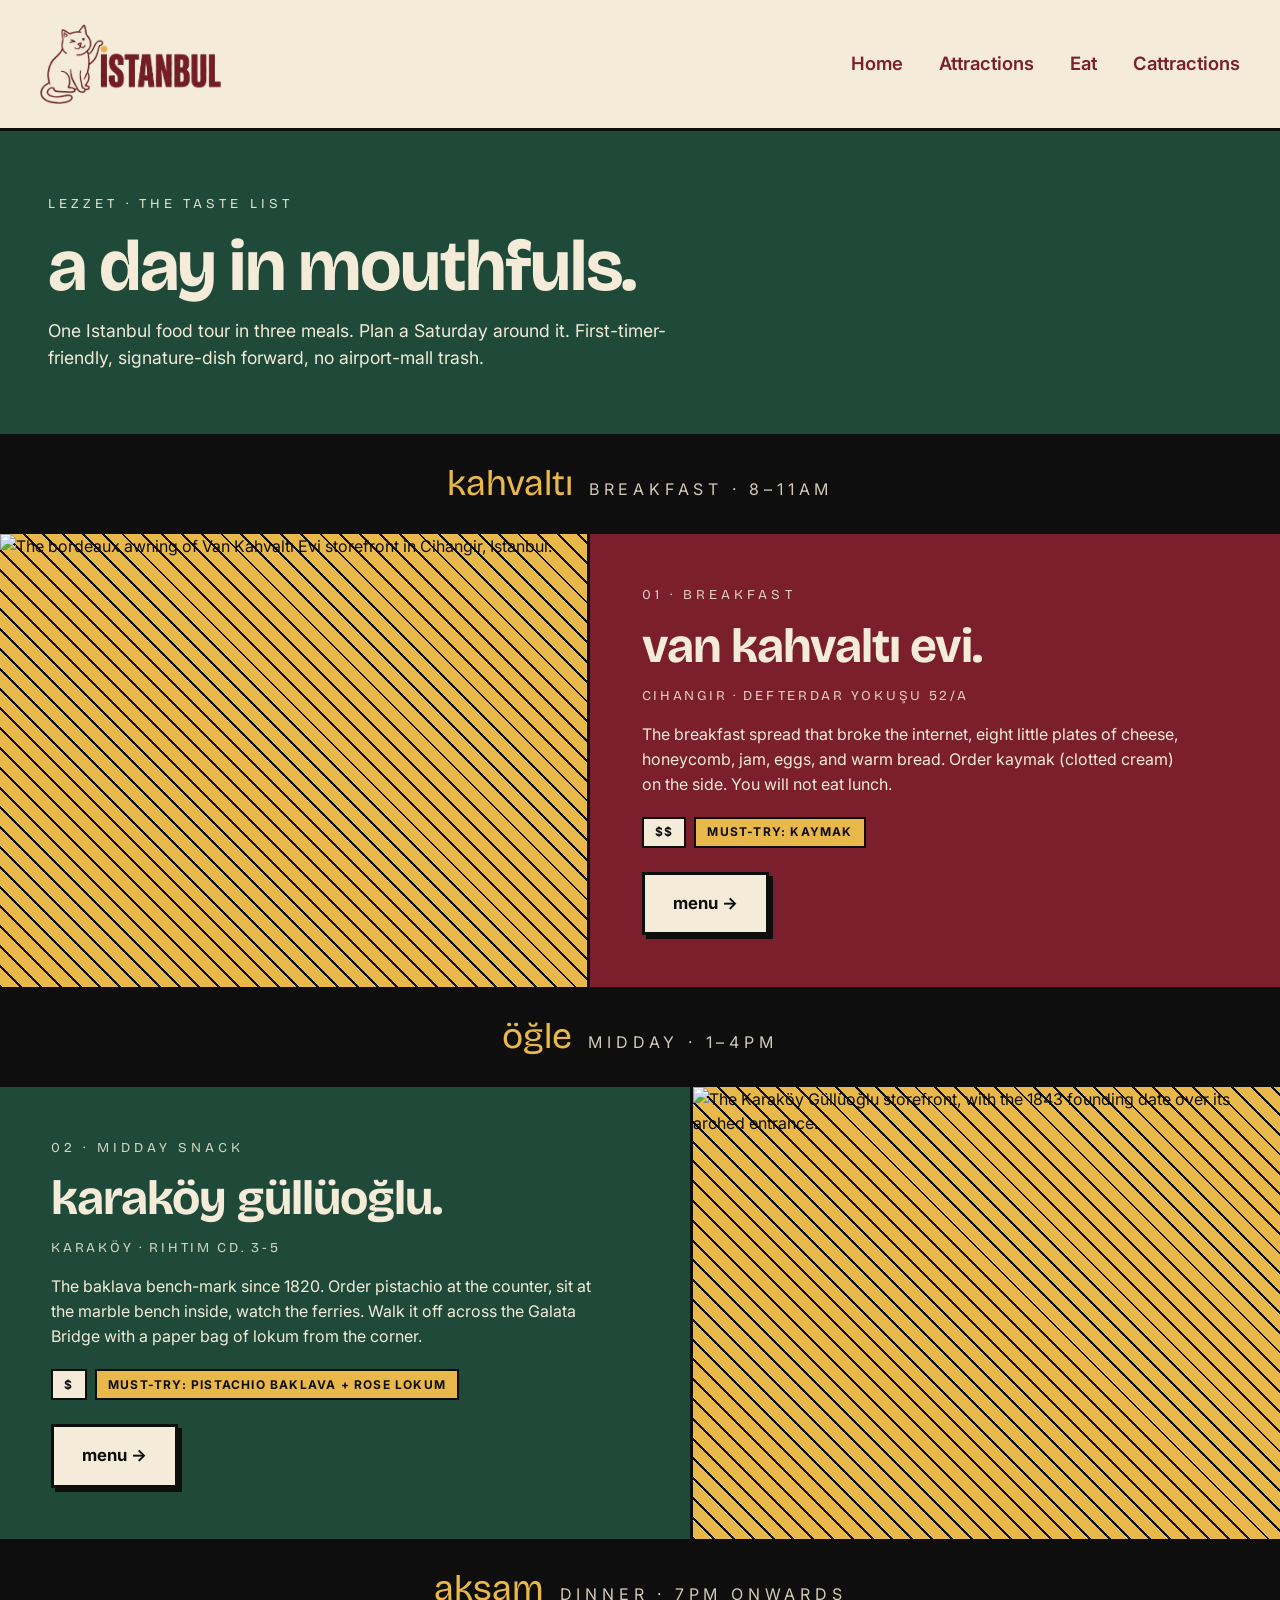
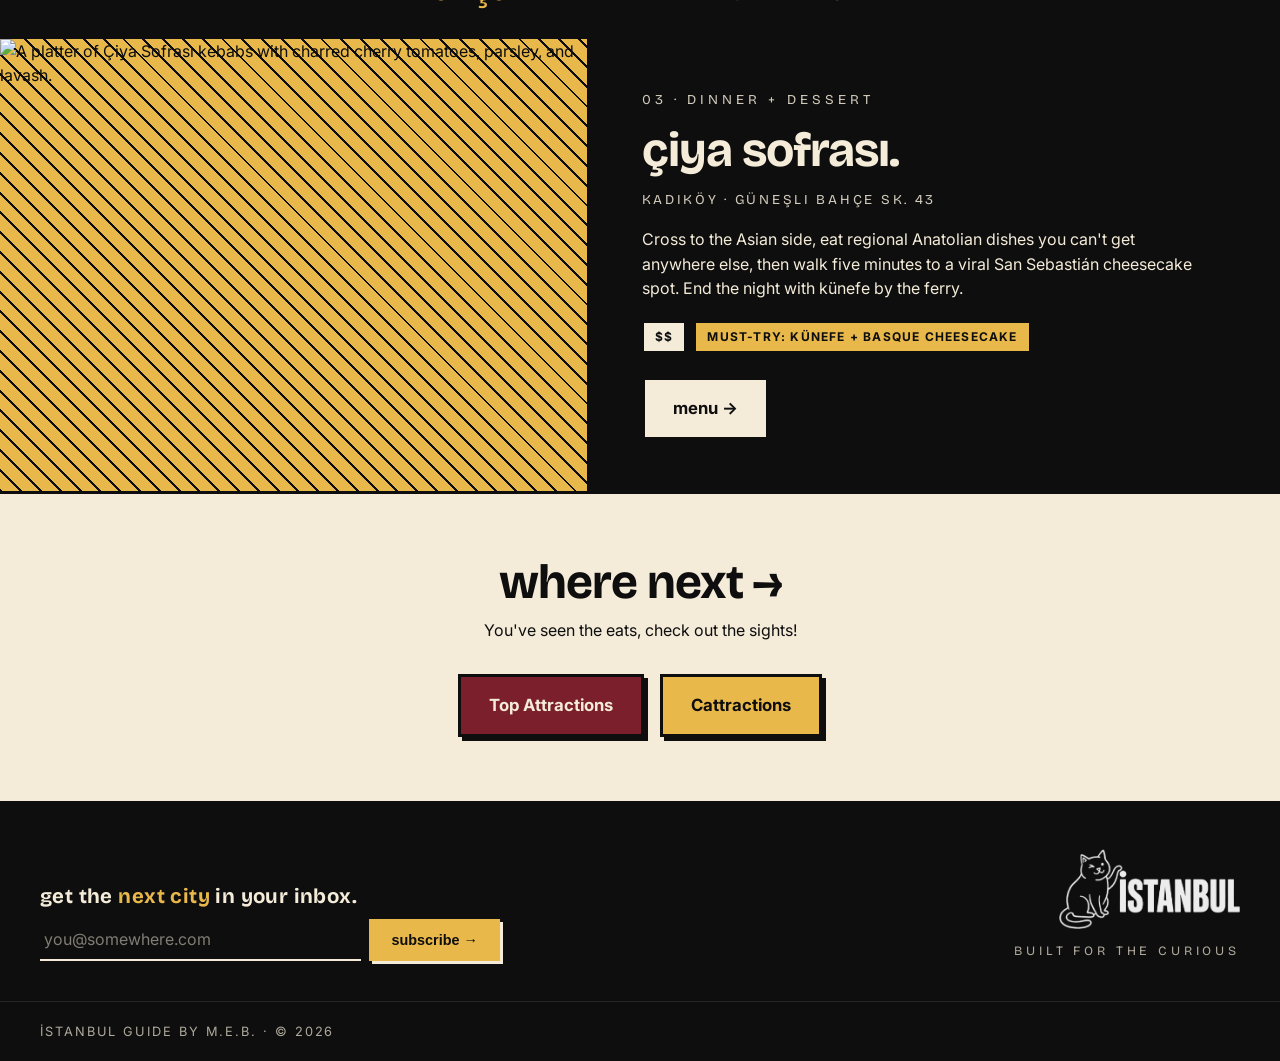
==== eat.html @ 6fe09817 "Finalize Istanbul travel guide for submission Add the four pages (home, attractions, eat, gallery), " ====
<!DOCTYPE html>
<html lang="en">
<head>
  <meta charset="UTF-8">
  <meta name="viewport" content="width=device-width, initial-scale=1.0">
  <title>Eat Guide · İstanbul Guide</title>

  <link rel="preconnect" href="https://fonts.googleapis.com">
  <link rel="preconnect" href="https://fonts.gstatic.com" crossorigin>
  <link href="https://fonts.googleapis.com/css2?family=Bricolage+Grotesque:wght@600;800&family=Inter:wght@400;600;700&display=swap" rel="stylesheet">

  <link rel="stylesheet" href="styles.css">
</head>
<body>

  <!-- ========== SHARED NAV: keep in sync with other pages ========== -->
  <nav class="nav" aria-label="primary">
    <a class="logo" href="index.html" aria-label="Istanbul Guide home">
      <img class="logo-mark" src="assets/logo.png" alt="Istanbul Guide">
    </a>

    <!-- CSS-only mobile menu (checkbox hack, no JS). The off-screen
         checkbox holds open/closed state; the burger <label> toggles
         it; on small screens .nav ul drops down below the bar. -->
    <input type="checkbox" id="nav-toggle" class="nav-toggle">
    <label class="nav-burger" for="nav-toggle" aria-label="Toggle menu">
      <span></span><span></span><span></span>
    </label>

    <ul>
      <li><a href="index.html">Home</a></li>
      <li><a href="attractions.html">Attractions</a></li>
      <li><a href="eat.html">Eat</a></li>
      <li><a href="gallery.html">Cattractions</a></li>
    </ul>
  </nav>

  <main>

    <!-- PAGE INTRO: green banner sets up the food tour. -->
    <section class="page-intro page-intro--green">
      <span class="label">lezzet · the taste list</span>
      <h1>a day in mouthfuls.</h1>
      <p>One Istanbul food tour in three meals. Plan a Saturday around it. First-timer-friendly, signature-dish forward, no airport-mall trash.</p>
    </section>

    <!-- THREE MEALS: each one is a black "kahvaltı / öğle / akşam"
         banner stripe followed by a feature row.
         .meal-feature.eu  = bordeaux text background
         .meal-feature.as  = green text background
         .meal-feature.ink = ink (black) text background
         .flip on the row reverses image/text order. -->

    <!-- 1. BREAKFAST -->
    <div class="meal-stripe">
      <span class="tr">kahvaltı</span>
      <span class="en">breakfast · 8–11am</span>
    </div>
    <section class="meal-feature eu">
      <img class="meal-img" src="assets/restaurants/van_kahvaltievi.png" alt="The bordeaux awning of Van Kahvaltı Evi storefront in Cihangir, Istanbul.">
      <div class="meal-text">
        <span class="num">01 · breakfast</span>
        <h2>van kahvaltı evi.</h2>
        <span class="addr">Cihangir · Defterdar Yokuşu 52/A</span>
        <p>The breakfast spread that broke the internet, eight little plates of cheese, honeycomb, jam, eggs, and warm bread. Order kaymak (clotted cream) on the side. You will not eat lunch.</p>
        <div class="chips">
          <span class="chip">$$</span>
          <span class="chip saffron">must-try: kaymak</span>
        </div>
        <a class="btn btn--cream" href="#">menu →</a>
      </div>
    </section>

    <!-- 2. MIDDAY SNACK -->
    <div class="meal-stripe">
      <span class="tr">öğle</span>
      <span class="en">midday · 1–4pm</span>
    </div>
    <section class="meal-feature as flip">
      <img class="meal-img" src="assets/restaurants/gulluoglu.png" alt="The Karaköy Güllüoğlu storefront, with the 1843 founding date over its arched entrance.">
      <div class="meal-text">
        <span class="num">02 · midday snack</span>
        <h2>karaköy güllüoğlu.</h2>
        <span class="addr">Karaköy · Rıhtım Cd. 3-5</span>
        <p>The baklava bench-mark since 1820. Order pistachio at the counter, sit at the marble bench inside, watch the ferries. Walk it off across the Galata Bridge with a paper bag of lokum from the corner.</p>
        <div class="chips">
          <span class="chip">$</span>
          <span class="chip saffron">must-try: pistachio baklava + rose lokum</span>
        </div>
        <a class="btn btn--cream" href="#">menu →</a>
      </div>
    </section>

    <!-- 3. DINNER -->
    <div class="meal-stripe">
      <span class="tr">akşam</span>
      <span class="en">dinner · 7pm onwards</span>
    </div>
    <section class="meal-feature ink">
      <img class="meal-img" src="assets/restaurants/ciya.png" alt="A platter of Çiya Sofrası kebabs with charred cherry tomatoes, parsley, and lavash.">
      <div class="meal-text">
        <span class="num">03 · dinner + dessert</span>
        <h2>çiya sofrası.</h2>
        <span class="addr">Kadıköy · Güneşli Bahçe Sk. 43</span>
        <p>Cross to the Asian side, eat regional Anatolian dishes you can't get anywhere else, then walk five minutes to a viral San Sebastián cheesecake spot. End the night with künefe by the ferry.</p>
        <div class="chips">
          <span class="chip">$$</span>
          <span class="chip saffron">must-try: künefe + basque cheesecake</span>
        </div>
        <a class="btn btn--cream" href="#">menu →</a>
      </div>
    </section>

    <!-- WHERE NEXT: links to the other pages. -->
    <section class="where-next" aria-label="where next">
      <h2>where next →</h2>
      <p class="lede">You've seen the eats, check out the sights!</p>
      <div class="row">
        <a class="btn" href="attractions.html">Top Attractions</a>
        <a class="btn btn--saffron" href="gallery.html">Cattractions</a>
      </div>
    </section>

  </main>

  <!-- ========== SHARED FOOTER: keep in sync with other pages ========== -->
  <footer class="foot">
    <div class="foot-top">
      <form class="newsletter" aria-label="Newsletter signup"
            onsubmit="event.preventDefault(); this.querySelector('input').value=''; this.querySelector('.newsletter-confirm').hidden=false;">
        <label class="newsletter-label" for="nl-email">get the <span class="accent">next city</span> in your inbox.</label>
        <div class="newsletter-row">
          <input id="nl-email" class="newsletter-input" type="email" required placeholder="you@somewhere.com" autocomplete="email">
          <button class="btn" type="submit">subscribe →</button>
        </div>
        <span class="newsletter-confirm" hidden>thanks. çok güzel.</span>
      </form>
      <div class="foot-brand">
        <img class="foot-logo" src="assets/logo.png" alt="Istanbul Guide">
        <span class="tagline">built for the curious</span>
      </div>
    </div>
    <div class="foot-bottom">
      <span>İstanbul Guide by M.E.B. · © 2026</span>
    </div>
  </footer>

</body>
</html>
---- styles.css ----
/* =============================================================
   İSTANBUL GUIDE: STYLESHEET
   -----------------------------------------------------------
   Layout strategy in one paragraph:
   - The site is built around a "two continents" idea, so the home
     hero is split down the middle (Avrupa / Asya).
   - Most multi-column blocks (features, attractions, meals) use
     CSS Grid or Flexbox with a 50/50 column split that collapses
     to a single column under 768px.
   - Visual style is "neobrutalist": flat colors, hard 3px ink
     borders, hard 4–6px offset shadows (no blur).
   - Color tokens, type, and shadow values all live in :root so
     a color/shadow tweak only happens in one place.

   Read order: tokens → globals → reusable bits (buttons, nav,
   footer) → home page sections → subpage sections → mobile
   media queries → reduced-motion query.
   ============================================================= */


/* =============================================================
   1. DESIGN TOKENS: change colors/shadows once, here.
   `var(--name)` reads them anywhere below.
   ============================================================= */
:root {
  --bordeaux: #7A1F2B;       /* primary, "Turkish flag" red */
  --cream:    #F4EBD9;       /* page bg, light text on dark */
  --ink:      #0E0E0E;       /* near-black for borders + text */
  --saffron:  #E8B84A;       /* accent, hover, highlights */
  --green:    #1F4A3A;       /* secondary, "Asia side" */

  --shadow-sm: 4px 4px 0 var(--ink);   /* small offset shadow */
  --shadow:    6px 6px 0 var(--ink);   /* big offset shadow */
}


/* =============================================================
   2. GLOBAL RESET + DEFAULTS
   ============================================================= */

/* universal selector , kill all default browser margin/padding
   so layout is predictable. box-sizing: border-box means an
   element's `width` includes its padding + border (way easier
   to reason about than the default `content-box`). */
* { box-sizing: border-box; margin: 0; padding: 0; }

body {
  font-family: 'Inter', system-ui, sans-serif;
  background: var(--cream);
  color: var(--ink);
  line-height: 1.5;
}

/* All headings use the display font. line-height: 1 prevents
   tall headings from getting extra vertical space. */
h1, h2, h3 {
  font-family: 'Bricolage Grotesque', 'Anton', Impact, sans-serif;
  line-height: 1;
  letter-spacing: -0.02em;
}

/* Inherit text color on links by default , each section then
   overrides where needed (e.g. .nav a is bordeaux). */
a { color: inherit; }


/* =============================================================
   3. BUTTONS: used everywhere (hero CTA, footer subscribe, etc.)
   .btn is the base; .btn--cream/green/saffron are color variants.
   Hover effect = "lift" the button up-left and grow the shadow.
   ============================================================= */
.btn {
  display: inline-block;
  background: var(--bordeaux);
  color: var(--cream);
  border: 3px solid var(--ink);
  box-shadow: var(--shadow-sm);
  padding: 1rem 1.75rem;
  font-weight: 700;
  font-size: 1.05rem;
  text-decoration: none;
  /* transition only the things that change on hover, for snap */
  transition: transform 0.08s, box-shadow 0.08s, background 0.08s;
}
.btn:hover {
  background: var(--saffron);
  color: var(--ink);
  /* Lift up-left by 2px AND grow the shadow by 2px so the
     bottom-right corner of the shadow stays put. Classic
     neobrutalist "press" feel. */
  transform: translate(-2px, -2px);
  box-shadow: 8px 8px 0 var(--ink);
}
.btn--cream   { background: var(--cream);   color: var(--ink); }
.btn--green   { background: var(--green);   color: var(--cream); }
.btn--saffron { background: var(--saffron); color: var(--ink); }


/* =============================================================
   4. NAV: sticky top bar, logo left, links right.
   Used on every page.
   ============================================================= */
.nav {
  /* sticky = scrolls with page until it hits top: 0, then
     stays pinned. z-index keeps it above scrolling content. */
  position: sticky; top: 0; z-index: 10;

  display: flex;
  justify-content: space-between;   /* logo left, ul right */
  align-items: center;
  padding: 1.5rem 2.5rem;
  background: var(--cream);
  border-bottom: 3px solid var(--ink);
}

/* Logo is an <a> wrapping the <img>. inline-flex so the image
   centers vertically next to (potential) future text. */
.nav .logo {
  display: inline-flex;
  align-items: center;
  text-decoration: none;
  transition: transform 0.2s ease;
}
.nav .logo:hover .logo-mark { transform: rotate(-4deg); }   /* cute tilt */
.nav .logo-mark {
  height: 80px;
  width: auto;             /* preserve aspect ratio */
  display: block;
  transition: transform 0.2s ease;
}

/* Nav link list. flex makes them sit in a row with gap between. */
.nav ul {
  display: flex;
  gap: 2.25rem;
  list-style: none;
  font-size: 1.15rem;
}
.nav a {
  color: var(--bordeaux);
  text-decoration: none;
  font-weight: 600;
}
.nav a:hover { color: var(--ink); }

/* --- CSS-only hamburger (checkbox hack, no JS) ---
   The checkbox is the state store. It's pulled off-screen (not
   display:none) so it stays keyboard-focusable. The burger is
   hidden on desktop and only revealed in the mobile media query
   at the bottom of this file. */
.nav-toggle {
  position: absolute;
  width: 1px; height: 1px;
  opacity: 0;
  pointer-events: none;
}
.nav-burger {
  display: none;                 /* desktop: links show, burger hidden */
  flex-direction: column;
  justify-content: center;
  gap: 5px;
  width: 48px; height: 48px;
  padding: 0 9px;
  border: 3px solid var(--ink);
  background: var(--bordeaux);   /* matches the bordeaux .btn fill */
  box-shadow: var(--shadow-sm);
  cursor: pointer;
}
.nav-burger span {
  display: block;
  height: 3px;
  background: var(--cream);      /* cream lines on bordeaux */
  transition: transform 0.15s ease, opacity 0.15s ease;
}
/* Saffron focus ring (bordeaux ring would disappear into the bg). */
.nav-toggle:focus-visible ~ .nav-burger { outline: 3px solid var(--saffron); outline-offset: 3px; }
/* When open, morph the three bars into an X. 8px = bar gap (5) + bar height (3). */
.nav-toggle:checked ~ .nav-burger span:nth-child(1) { transform: translateY(8px) rotate(45deg); }
.nav-toggle:checked ~ .nav-burger span:nth-child(2) { opacity: 0; }
.nav-toggle:checked ~ .nav-burger span:nth-child(3) { transform: translateY(-8px) rotate(-45deg); }

/* Tablet (769-1023px): 80px logo + 1.5rem padding eats too much
   vertical room on a ~800-tall iPad. Trim the logo to keep the
   nav under ~110px. (Below 768 there's a smaller mobile step.) */
@media (min-width: 769px) and (max-width: 1023px) {
  .nav { padding: 1.25rem 2rem; }
  .nav .logo-mark { height: 64px; }
  .nav ul { gap: 1.5rem; font-size: 1.05rem; }
}


/* =============================================================
   5. PLACEHOLDER (fallback when an <img> isn't ready yet): kept
   for legacy/local use. Live pages all have real <img> tags.
   ============================================================= */
.placeholder {
  background:
    repeating-linear-gradient(45deg, rgba(255,255,255,0.15) 0 2px, transparent 2px 14px),
    rgba(0,0,0,0.2);
  border: 3px solid var(--cream);
  color: var(--cream);
  display: flex; align-items: center; justify-content: center;
  font-family: 'Bricolage Grotesque', sans-serif;
  font-weight: 700; text-transform: uppercase; letter-spacing: 0.15em;
  font-size: 0.85rem;
  text-align: center; padding: 1rem;
}
.placeholder--saffron {
  background:
    repeating-linear-gradient(45deg, var(--ink) 0 2px, transparent 2px 14px),
    var(--saffron);
  border: 3px solid var(--ink);
  color: var(--ink);
}


/* =============================================================
   6. HOME: HERO (split down the middle)
   Two flex children, each 50% wide. A 4px ink line down the
   center is faked with a `::before` pseudo-element on the hero.
   ============================================================= */
.hero {
  display: flex;
  /* Hero fills most of the viewport but caps at 100vh so the
     next section is always reachable. */
  min-height: 85vh;
  max-height: 100vh;
  border-bottom: 3px solid var(--ink);
  position: relative;     /* so ::before can be positioned over it */
  overflow: hidden;       /* clip the bleeding side images */
}

/* The vertical Bosphorus line. ::before is a pseudo-element ,
   a fake child element you create in CSS only. */
.hero::before {
  content: '';
  position: absolute;
  top: 0; bottom: 0;
  left: 50%;
  width: 4px;
  background: var(--ink);
  transform: translateX(-50%);   /* shift left by half its width to truly center */
  z-index: 2;
}

/* Each side. flex: 1 means "share the space equally with siblings". */
.side {
  flex: 1;
  padding: 4rem 3rem 0;
  display: flex; flex-direction: column;
  gap: 2rem;
  position: relative;
}
.side--flip { padding: 0 3rem 4rem; }    /* image-on-top variant */
.side.eu { background: var(--bordeaux); color: var(--cream); }
.side.as { background: var(--green);    color: var(--cream); }

/* Small uppercase tag above the headline. */
.side .label {
  font-family: 'Bricolage Grotesque', sans-serif;
  font-size: 0.85rem; letter-spacing: 0.3em; text-transform: uppercase;
  opacity: 0.85;
}
.side .label--end { align-self: flex-end; }   /* right-side label, end of flex axis */

.side h1 { font-size: clamp(3rem, 6vw, 5rem); }  /* fluid type: between 3rem and 5rem */
.side .h1-right { text-align: right; }

/* Side images: bleed to the side edges by negating padding with
   negative margin. aspect-ratio keeps the image proportional
   regardless of its natural size. */
.side .placeholder,
.side .side-img {
  width: calc(100% + 6rem);     /* 6rem = the 3rem horizontal padding × 2 */
  margin: auto -3rem 0;
  aspect-ratio: 16 / 10;
  height: auto;
  display: block;
  object-fit: cover;            /* fill the box, crop overflow, no distortion */
  border-top: 3px solid var(--ink);
}
.side--flip .placeholder,
.side--flip .side-img {
  margin: 0 -3rem auto;
  border-top: none;
  border-bottom: 3px solid var(--ink);
}
.side--flip h1.h1-right { margin-top: auto; }    /* push headline to bottom of column */


/* =============================================================
   7. HOME: SCROLL CUE
   A small bouncing chevron that fades out once you scroll.
   The fade is toggled in JS: see <script> at bottom of index.html.
   ============================================================= */
.scroll-cue {
  /* fixed = positioned relative to the viewport, not the page,
     so it stays put while you scroll. */
  position: fixed;
  left: 50%;
  /* env(safe-area-inset-bottom) = the iPhone home-bar height
     (0 on most browsers). max() bumps the cue above the iOS
     Safari bottom toolbar so it never hides behind it. */
  bottom: max(1.5rem, env(safe-area-inset-bottom) + 1rem);
  z-index: 3;
  width: 32px; height: 32px;
  display: inline-flex; align-items: center; justify-content: center;
  color: var(--cream);
  opacity: 0.7;
  transform: translateX(-50%);
  animation: cue-bob 1.8s ease-in-out infinite;
  transition: opacity 0.3s ease;
  pointer-events: auto;
}
.scroll-cue:hover { opacity: 1; }
.scroll-cue svg { width: 100%; height: 100%; display: block; }
.scroll-cue.is-hidden { opacity: 0; pointer-events: none; }   /* JS adds this on scroll */

/* Gentle up-and-down bounce. translate(-50%, ...) preserves
   the centering transform from above while animating Y. */
@keyframes cue-bob {
  0%, 100% { transform: translate(-50%, 0); }
  50%      { transform: translate(-50%, 5px); }
}


/* =============================================================
   8. HOME: STRIPE (the "ferry fact" black bar under the hero)
   ============================================================= */
.stripe {
  background: var(--ink); color: var(--cream);
  text-align: center;
  padding: 1.5rem 2rem;
  font-family: 'Bricolage Grotesque', sans-serif;
  font-size: 1.3rem; letter-spacing: 0.05em;
  border-bottom: 3px solid var(--ink);
}
.stripe span { color: var(--saffron); }


/* =============================================================
   9. HOME: FEATURES (the four-tile grid: img | text on row 1,
   text | img on row 2, both rows on the home page)

   We use ONE css grid with 2 columns × 2 rows. Each child is
   placed explicitly with grid-column / grid-row so the order
   is unambiguous and easy to flip on mobile.
   ============================================================= */
.features {
  display: grid;
  grid-template-columns: 1fr 1fr;       /* two equal columns */
  border-bottom: 3px solid var(--ink);
}

/* Both image and text tiles share these defaults. */
.feat-img,
.feat-text {
  min-height: 320px;                    /* tall enough on short copy */
  border-bottom: 3px solid var(--ink);  /* row 1 / row 2 divider */
}
.feat-img {
  width: 100%;
  height: 100%;
  display: flex; align-items: center; justify-content: center;
  object-fit: cover;                    /* image fills tile, no distortion */
  object-position: center;
}
.feat-text {
  padding: 3rem;
  display: flex; flex-direction: column; justify-content: center;
  gap: 1rem;
}
.feat-text .tag {
  font-size: 0.85rem; letter-spacing: 0.2em;
  font-weight: 700; text-transform: uppercase;
}
.feat-text h2 { font-size: clamp(2rem, 4vw, 3rem); }
.feat-text .btn { align-self: flex-start; }     /* don't stretch button to full width */
.feat-text.eu { background: var(--bordeaux); color: var(--cream); }
.feat-text.as { background: var(--green);    color: var(--cream); }

/* Explicit grid placement for the four tiles.
   Row 1: image-1 (EU) | text-1 (EU)
   Row 2: text-2 (AS)  | image-2 (AS)
   Note the diagonal: text/image swap sides between rows. */
.feat-img-1  { grid-column: 1; grid-row: 1; border-right: 3px solid var(--ink); }
.feat-text-1 { grid-column: 2; grid-row: 1; }
.feat-text-2 { grid-column: 1; grid-row: 2; border-right: 3px solid var(--ink); }
.feat-img-2  { grid-column: 2; grid-row: 2; }

/* Bottom row is the last row of the grid; the section's own
   border-bottom handles the seam, so kill it on the last tiles. */
.feat-text-2, .feat-img-2 { border-bottom: none; }

/* Big screens with enough vertical room: lock the entire 4-tile
   grid to the viewport so it fits in one screen with the sticky
   nav. Below 720px tall (split-screen, short laptops), let the
   section grow naturally so copy isn't clipped. */
@media (min-width: 1024px) and (min-height: 720px) {
  .features {
    /* viewport height minus sticky nav (logo 80 + 1.5rem*2 padding + 3px border) */
    height: calc(100vh - 131px);
    grid-template-rows: 1fr 1fr;
  }
  .feat-img, .feat-text { min-height: 0; }   /* drop the 320px floor */
  .feat-text { overflow: hidden; }           /* clip overflow only when locked to viewport */
}


/* =============================================================
   10. WHERE-NEXT: the cream "where next →" CTA strip at the
   bottom of every page.
   ============================================================= */
.where-next {
  padding: 4rem 3rem;
  text-align: center;
  background: var(--cream);
}
.where-next h2 { font-size: clamp(2rem, 4vw, 3rem); margin-bottom: 0.75rem; }
.where-next p.lede {
  max-width: 50ch;             /* limit prose width for readability */
  margin: 0 auto 2rem;
}
.where-next .row {
  display: flex; gap: 1rem;
  justify-content: center;
  flex-wrap: wrap;             /* stack buttons on narrow screens */
}


/* =============================================================
   11. FOOTER: two stacked bands.
   Top band: newsletter form on the left, brand on the right.
   Bottom band: thin saffron rule with copyright row.
   ============================================================= */
footer.foot {
  background: var(--ink);
  color: var(--cream);
  padding: 0;
  display: block;
}

.foot-top {
  padding: 3rem 2.5rem 2.5rem;
  display: flex; justify-content: space-between; align-items: flex-end;
  gap: 3rem; flex-wrap: wrap;
}
.foot-brand {
  display: flex; flex-direction: column; gap: 0.75rem;
  align-items: flex-end; text-align: right;
  flex: 0 0 auto;             /* don't grow or shrink */
}
.foot-brand .foot-logo {
  height: 80px;
  width: auto;
  display: block;
  /* The logo art is bordeaux on transparent. To make it read
     against the dark footer, we recolor it to cream using a
     two-step CSS filter:
       brightness(0)   → forces every pixel to black
       invert(1)       → flips black to white
       opacity(0.92)   → softens slightly so it doesn't shout */
  filter: brightness(0) invert(1) opacity(0.92);
}
.foot-brand .tagline {
  font-family: 'Bricolage Grotesque', sans-serif;
  font-size: 0.8rem; letter-spacing: 0.3em; text-transform: uppercase;
  opacity: 0.7;
}

.foot-bottom {
  /* faint cream rule between the two bands. rgba(244,235,217,0.15)
     is the cream color at 15% opacity. */
  border-top: 1px solid rgba(244, 235, 217, 0.15);
  padding: 1.25rem 2.5rem;
  display: flex; justify-content: space-between; align-items: center;
  flex-wrap: wrap; gap: 1rem;
  font-size: 0.8rem; letter-spacing: 0.15em; text-transform: uppercase;
  opacity: 0.7;
}
.foot-bottom a { color: var(--saffron); text-decoration: none; }
.foot-bottom a:hover { color: var(--cream); }

/* Newsletter form (lives in the top band). */
.newsletter {
  display: flex; flex-direction: column; gap: 0.65rem;
  flex: 1 1 380px;             /* grow/shrink, base width 380px */
  max-width: 460px;
}
.newsletter-label {
  font-family: 'Bricolage Grotesque', sans-serif;
  font-size: clamp(1.1rem, 1.6vw, 1.4rem);
  font-weight: 700;
  letter-spacing: 0.02em;
  color: var(--cream);
  line-height: 1.1;
}
.newsletter-label .accent { color: var(--saffron); }

.newsletter-row { display: flex; gap: 0.5rem; }

/* Underlined-only input, no boxy border. */
.newsletter-input {
  flex: 1;
  background: transparent;
  color: var(--cream);
  border: none;
  border-bottom: 2px solid var(--cream);
  padding: 0.55rem 0.25rem;
  font-family: inherit;
  font-size: 1rem;
  outline: none;               /* we restyle :focus below */
}
.newsletter-input::placeholder { color: rgba(244, 235, 217, 0.5); }
.newsletter-input:focus { border-bottom-color: var(--saffron); }

/* The submit button overrides the global .btn styles to fit
   the dark footer (saffron fill, cream-shadow). */
.newsletter .btn {
  padding: 0.6rem 1.2rem;
  font-size: 0.9rem;
  background: var(--saffron);
  color: var(--ink);
  border-color: var(--saffron);
  box-shadow: 3px 3px 0 var(--cream);
}
.newsletter .btn:hover {
  background: var(--cream);
  border-color: var(--cream);
  box-shadow: 5px 5px 0 var(--saffron);
}

/* The "thanks. çok güzel." confirmation (hidden by default
   via the [hidden] attribute, shown by JS on submit). */
.newsletter-confirm {
  font-size: 0.85rem; color: var(--saffron);
  font-weight: 700; letter-spacing: 0.05em;
}


/* =============================================================
   12. SUBPAGE: PAGE INTRO BANNER (top of attractions / eat /
   gallery). Variants pick which background color to use.
   ============================================================= */
.page-intro {
  padding: clamp(3rem, 7vh, 5rem) clamp(1.5rem, 4vw, 3rem);
  border-bottom: 3px solid var(--ink);
  color: var(--cream);
}
.page-intro--bordeaux { background: var(--bordeaux); }
.page-intro--green    { background: var(--green); }
.page-intro--ink      { background: var(--ink); }

.page-intro .label {
  font-family: 'Bricolage Grotesque', sans-serif;
  font-size: 0.85rem; letter-spacing: 0.3em; text-transform: uppercase;
  opacity: 0.9;
  display: block; margin-bottom: 1rem;
}
.page-intro--ink .label { color: var(--saffron); opacity: 1; }   /* punch on dark bg */
.page-intro h1 { font-size: clamp(2.5rem, 6vw, 4.5rem); margin-bottom: 1rem; }
.page-intro h1 em { color: var(--saffron); font-style: normal; }
.page-intro p { max-width: 60ch; font-size: 1.1rem; }


/* =============================================================
   13. ATTRACTIONS: 6-cell grid (3 images + 3 text blocks).

   Why one grid for all 6 instead of 3 separate flex rows? With
   3 flex rows, each row computes its own 50% width independently
   and sub-pixel rounding can leave the column seam misaligned by
   1px between rows. A single CSS Grid computes the column line
   once for the whole section, so all seams line up perfectly.

   Layout (desktop):
     row 1:  image  |  text   (Hagia Sophia)
     row 2:  text   |  image  (Blue Mosque,  swapped)
     row 3:  image  |  text   (Grand Bazaar)
   The image's aspect-ratio (3/2) drives each row's height.
   ============================================================= */
.a-grid {
  display: grid;
  grid-template-columns: 1fr 1fr;
  border-bottom: 3px solid var(--ink);
}

/* Shared rules for all 6 cells. */
.a-img, .a-text {
  border-bottom: 3px solid var(--ink);    /* row dividers */
}

.a-img {
  width: 100%;
  height: auto;
  aspect-ratio: 3 / 2;        /* stacked (mobile) ratio; overridden below in 2-col */
  object-fit: cover;
  display: block;
  /* fallback striped pattern if the <img> fails to load */
  background:
    repeating-linear-gradient(45deg, var(--ink) 0 2px, transparent 2px 14px),
    var(--saffron);
  color: var(--ink);
}

.a-text {
  padding: clamp(2rem, 5vw, 4rem);
  display: flex; flex-direction: column; justify-content: center;
  gap: 1rem;
  background: var(--cream);
}

/* Explicit grid placement, one cell per child. The class names
   are keyed to (row, col) so reading the HTML matches the layout. */
.a-r1c1 { grid-column: 1; grid-row: 1; border-right: 3px solid var(--ink); }
.a-r1c2 { grid-column: 2; grid-row: 1; }
.a-r2c1 { grid-column: 1; grid-row: 2; border-right: 3px solid var(--ink); }
.a-r2c2 { grid-column: 2; grid-row: 2; }
.a-r3c1 { grid-column: 1; grid-row: 3; border-right: 3px solid var(--ink); }
.a-r3c2 { grid-column: 2; grid-row: 3; }

/* Last row's bottom border comes from the section, so kill the
   per-cell bottom border on row 3. */
.a-r3c1, .a-r3c2 { border-bottom: none; }

/* Big numeric label "01 / 02 / 03". :nth-of-type counts siblings
   of the same tag, so among the 3 <div class="a-text"> children:
     1st = bordeaux, 2nd = saffron-outlined, 3rd = green. */
.a-num {
  font-family: 'Bricolage Grotesque', sans-serif;
  font-size: clamp(3rem, 5vw, 5rem); line-height: 1;
}
.a-grid > .a-text:nth-of-type(1) .a-num { color: var(--bordeaux); }
.a-grid > .a-text:nth-of-type(2) .a-num {
  color: var(--saffron);
  -webkit-text-stroke: 2px var(--ink);   /* outlined text */
}
.a-grid > .a-text:nth-of-type(3) .a-num { color: var(--green); }

/* Two columns (>=769px): let the TEXT cell drive each row's
   height and make the image stretch to fill it (object-fit keeps
   it from distorting). This is the same trick .feat-img uses, and
   it's what keeps the divider borders spanning the FULL row at
   every width — the old fixed aspect-ratio left the image shorter
   than the text, so the border stopped partway down. */
@media (min-width: 769px) {
  .a-img { height: 100%; min-height: 320px; aspect-ratio: auto; }
}
/* Tablet range: a touch less padding so the copy fits comfortably. */
@media (min-width: 769px) and (max-width: 1023px) {
  .a-text { padding: 1.5rem; }
}

.a-text .kicker {
  font-family: 'Bricolage Grotesque', sans-serif;
  font-size: 0.85rem; letter-spacing: 0.3em; text-transform: uppercase;
  opacity: 0.7;
}
.a-text h2 { font-size: clamp(2rem, 4vw, 3rem); }
.a-text p { max-width: 55ch; line-height: 1.55; }
.a-text .btn { align-self: flex-start; margin-top: 0.5rem; }


/* =============================================================
   14. ATTRACTIONS: embedded Google Map iframe.
   ============================================================= */
.map-section {
  padding: clamp(2.5rem, 5vw, 4rem) clamp(1.5rem, 4vw, 3rem);
  background: var(--cream);
  border-bottom: 3px solid var(--ink);
}
.map-section .map-head {
  display: flex; align-items: baseline; gap: 1rem; flex-wrap: wrap;
  margin-bottom: 1.5rem;
}
.map-section h2 { font-size: clamp(1.8rem, 3vw, 2.5rem); }
.map-section .meta {
  font-size: 0.8rem; letter-spacing: 0.3em; text-transform: uppercase;
  opacity: 0.7;
}
.map-frame {
  border: 3px solid var(--ink);
  box-shadow: 6px 6px 0 var(--bordeaux);
  width: 100%; aspect-ratio: 16 / 9; max-height: 480px;
  display: block;
}


/* =============================================================
   15. EAT: the "three meals" page.
   Each meal has a black banner stripe + a feature row.
   ============================================================= */
.meal-stripe {
  background: var(--ink); color: var(--cream);
  padding: 1.25rem 2rem;
  border-bottom: 3px solid var(--ink);
  display: flex; align-items: baseline; justify-content: center;
  gap: 1rem; flex-wrap: wrap;
}
.meal-stripe .tr {
  font-family: 'Bricolage Grotesque', sans-serif;
  font-size: clamp(1.5rem, 3vw, 2.25rem);
  color: var(--saffron);
}
.meal-stripe .en {
  font-size: 1rem; letter-spacing: 0.3em; text-transform: uppercase;
  opacity: 0.85;
}

.meal-feature {
  display: flex; align-items: stretch;
  /* No min-height on the row itself: the meal-img has its own
     min-height: 360px floor below, and we want the row to be
     image-driven so the text panel doesn't stretch into a tall
     empty band on short viewports. */
  border-bottom: 3px solid var(--ink);
}
.meal-feature.flip { flex-direction: row-reverse; }

.meal-feature .meal-img,
.meal-feature .placeholder {
  flex: 1; width: 50%; min-height: 360px;
  object-fit: cover; display: block;
  border-right: 3px solid var(--ink);
  background:
    repeating-linear-gradient(45deg, var(--ink) 0 2px, transparent 2px 14px),
    var(--saffron);
  color: var(--ink);
}
.meal-feature.flip .meal-img,
.meal-feature.flip .placeholder {
  border-right: none;
  border-left: 3px solid var(--ink);
}

.meal-text {
  flex: 1;
  padding: clamp(2rem, 4vw, 3.5rem);
  display: flex; flex-direction: column; justify-content: center;
  gap: 1rem;
}
/* Color variants , applied to the parent .meal-feature so the
   text color flows down into .meal-text. */
.meal-feature.eu  .meal-text { background: var(--bordeaux); color: var(--cream); }
.meal-feature.as  .meal-text { background: var(--green);    color: var(--cream); }
.meal-feature.ink .meal-text { background: var(--ink);      color: var(--cream); }

.meal-text .num {
  font-family: 'Bricolage Grotesque', sans-serif;
  font-size: 0.85rem; letter-spacing: 0.3em; text-transform: uppercase;
  opacity: 0.85;
}
.meal-text h2 { font-size: clamp(2rem, 4vw, 3rem); }
.meal-text .addr {
  font-family: 'Bricolage Grotesque', sans-serif;
  font-size: 0.85rem; letter-spacing: 0.2em; text-transform: uppercase;
  opacity: 0.85;
}
.meal-text p { line-height: 1.55; max-width: 55ch; }

/* Small pill labels like "$$" or "must-try: kaymak" */
.meal-text .chips { display: flex; gap: 0.5rem; flex-wrap: wrap; margin-top: 0.25rem; }
.meal-text .chip {
  background: var(--cream); color: var(--ink);
  border: 2px solid var(--ink);
  padding: 0.3rem 0.7rem;
  font-size: 0.75rem; font-weight: 700; letter-spacing: 0.1em; text-transform: uppercase;
}
.meal-text .chip.saffron { background: var(--saffron); }
.meal-text .btn { align-self: flex-start; margin-top: 0.5rem; }


/* =============================================================
   16. CATTRACTIONS (gallery): masonry layout via CSS columns.

   Why CSS columns instead of CSS Grid?
   Mixing portrait + landscape photos in a Grid leaves dead
   whitespace because every cell in a row inherits the tallest
   tile's height. `column-count` flows items top-to-bottom in
   each column independently, so columns self-balance with no
   empty cells.
   ============================================================= */
.feed-section {
  padding: clamp(2.5rem, 4vw, 4rem) clamp(1rem, 3vw, 2.5rem);
  background: var(--cream);
  border-bottom: 3px solid var(--ink);
}
.cat-grid {
  column-count: 3;
  column-gap: 1.25rem;
  max-width: 1280px;
  margin: 0 auto;
}

/* Each tile. break-inside: avoid stops a tile from being split
   across two columns mid-image. */
.cat {
  display: block;
  break-inside: avoid;
  -webkit-column-break-inside: avoid;   /* Safari prefix */
  page-break-inside: avoid;             /* legacy fallback */
  margin: 0 0 1.25rem;
  background: var(--cream);
  border: 3px solid var(--ink);
  overflow: hidden;
  transition: transform 0.12s, box-shadow 0.12s;
}
/* Cycle shadow color on every 5 tiles using nth-child math.
   5n+1 = 1st, 6th, 11th, ... 5n+2 = 2nd, 7th, 12th, etc. */
.cat:nth-child(5n+1) { box-shadow: 5px 5px 0 var(--bordeaux); }
.cat:nth-child(5n+2) { box-shadow: 5px 5px 0 var(--saffron); }
.cat:nth-child(5n+3) { box-shadow: 5px 5px 0 var(--green); }
.cat:nth-child(5n+4) { box-shadow: 5px 5px 0 var(--bordeaux); }
.cat:nth-child(5n+5) { box-shadow: 5px 5px 0 var(--saffron); }
.cat:hover {
  transform: translate(-3px, -3px);
  box-shadow: 8px 8px 0 var(--ink);
}

.cat img {
  width: 100%;
  height: auto;
  aspect-ratio: 3 / 2;            /* default: landscape */
  object-fit: cover;
  display: block;
  border-bottom: 3px solid var(--ink);
  background: var(--ink);
}
.cat--portrait img { aspect-ratio: 2 / 3; }   /* override for tall photos */

.cat figcaption {
  padding: 0.7rem 1rem 0.85rem;
  font-style: italic;
  font-size: 0.9rem;
  line-height: 1.4;
}

.cat-credit {
  text-align: center;
  margin-top: 2.5rem;
  font-size: 0.85rem;
  letter-spacing: 0.1em;
  text-transform: uppercase;
  opacity: 0.7;
}
.cat-credit a {
  color: var(--bordeaux);
  text-decoration: underline;
  text-underline-offset: 3px;
}
.cat-credit a:hover { color: var(--ink); }


/* =============================================================
   16b. FOOTER (tablet + down): once the row gets tight, the brand
   block would otherwise float far to the right with a big empty
   gap. Stack newsletter above a left-aligned brand instead.
   ============================================================= */
@media (max-width: 920px) {
  .foot-top { flex-direction: column; align-items: stretch; gap: 2rem; }
  .foot-brand { align-items: flex-start; text-align: left; }
  /* CRITICAL: kill the 380px flex-basis once the parent goes column.
     With `flex-direction: column`, flex-basis applies to the vertical
     axis, so the original `flex: 1 1 380px` was forcing the newsletter
     to be 380px TALL and leaving a huge empty band above the brand. */
  .newsletter { flex: 0 0 auto; max-width: none; }
}


/* =============================================================
   17. RESPONSIVE: phone-sized screens (≤ 768px)
   Everything that was side-by-side stacks vertically.
   ============================================================= */
@media (max-width: 768px) {

  /* Nav: logo + burger on one row; links collapse into a
     full-width dropdown that the checkbox toggles open. */
  .nav { padding: 1rem 1.25rem; flex-wrap: wrap; }
  .nav .logo-mark { height: 56px; }
  .nav-burger { display: flex; }
  .nav ul {
    flex-basis: 100%;              /* force the list onto its own row */
    flex-direction: column;
    gap: 0;
    font-size: 1.05rem;
    display: none;                 /* closed by default */
    margin: 0.85rem -1.25rem -1rem; /* bleed to the nav edges */
    border-top: 3px solid var(--ink);
    background: var(--cream);
  }
  .nav-toggle:checked ~ ul { display: flex; }   /* open */
  .nav ul li:not(:last-child) { border-bottom: 1px solid rgba(14, 14, 14, 0.15); }
  .nav ul a { display: block; padding: 0.95rem 1.25rem; }

  /* Hero: stack the two sides, drop the center line. */
  .hero { flex-direction: column; min-height: auto; }
  .hero::before { display: none; }
  .side { padding: 3rem 1.5rem 0; }
  .side--flip { padding: 0 1.5rem 3rem; }
  .side h1, .side .h1-right { text-align: left; }
  .side .placeholder,
  .side .side-img {
    width: calc(100% + 3rem);
    margin: auto -1.5rem 0;
    aspect-ratio: 16 / 9;
  }
  .side--flip .placeholder,
  .side--flip .side-img { margin: 0 -1.5rem auto; }

  /* Features: collapse to one column.
     Reorder so the 4 tiles read top-to-bottom: img, text, img, text. */
  .features { grid-template-columns: 1fr; }
  .feat-img-1  { grid-column: 1; grid-row: 1; border-right: none; }
  .feat-text-1 { grid-column: 1; grid-row: 2; }
  .feat-img-2  { grid-column: 1; grid-row: 3; }
  .feat-text-2 { grid-column: 1; grid-row: 4; border-right: none; }
  .feat-img {
    width: 100%; min-height: 0; aspect-ratio: 16 / 10;
    border-bottom: 3px solid var(--ink);
  }
  .feat-text {
    padding: 2rem 1.5rem;
    border-bottom: 3px solid var(--ink);
  }
  .feat-text-2 { border-bottom: none; }   /* last tile: no trailing border */

  .where-next { padding: 3rem 1.5rem; }
  /* Default .where-next .row already has flex-wrap: wrap, so the
     2-button pages fit on one row naturally and the 3-button home
     wraps gracefully. No mobile override needed. */

  /* Footer: tighten padding + logo on phones. (The column stacking
     itself is handled by the <=920px block earlier in this file.) */
  .foot-top { padding: 2.5rem 1.5rem 2rem; }
  .foot-brand .foot-logo { height: 64px; }
  .foot-bottom {
    padding: 1rem 1.5rem;
    flex-direction: column; align-items: flex-start; gap: 0.4rem;
  }

  /* Attractions grid: collapse to 1 column. Reorder cells so the
     reading order is: image, text, image, text, image, text. */
  .a-grid { grid-template-columns: 1fr; }
  .a-r1c1 { grid-column: 1; grid-row: 1; border-right: none; }
  .a-r1c2 { grid-column: 1; grid-row: 2; }
  .a-r2c2 { grid-column: 1; grid-row: 3; }   /* image moves up */
  .a-r2c1 { grid-column: 1; grid-row: 4; border-right: none; }
  .a-r3c1 { grid-column: 1; grid-row: 5; border-right: none; }
  .a-r3c2 { grid-column: 1; grid-row: 6; }
  .a-img { aspect-ratio: 16 / 10; }
  .a-text { padding: 2rem 1.5rem; }

  .meal-feature, .meal-feature.flip { flex-direction: column; min-height: auto; }
  .meal-feature .meal-img, .meal-feature .placeholder,
  .meal-feature.flip .meal-img, .meal-feature.flip .placeholder {
    width: 100%; min-height: 0; aspect-ratio: 16 / 10;
    border-right: none; border-left: none;
    border-bottom: 3px solid var(--ink);
  }
}


/* Tablet: gallery drops to 2 columns. */
@media (max-width: 1024px) {
  .cat-grid { column-count: 2; column-gap: 1rem; }
  .cat { margin-bottom: 1rem; }
}

/* Tiny phones: gallery drops to 1 column. */
@media (max-width: 540px) {
  .cat-grid { column-count: 1; }
}


/* =============================================================
   18. REDUCED MOTION: respect users who set
   "prefers-reduced-motion: reduce" in their OS. Disables all
   movement-based effects (no penalty for non-motion styles).
   ============================================================= */
@media (prefers-reduced-motion: reduce) {
  .btn, .nav .logo, .nav .logo-mark, .cat { transition: none; }
  .btn:hover,
  .nav .logo:hover .logo-mark,
  .cat:hover { transform: none; }
  .scroll-cue, .scroll-cue .arrow { transition: none; animation: none; }
}
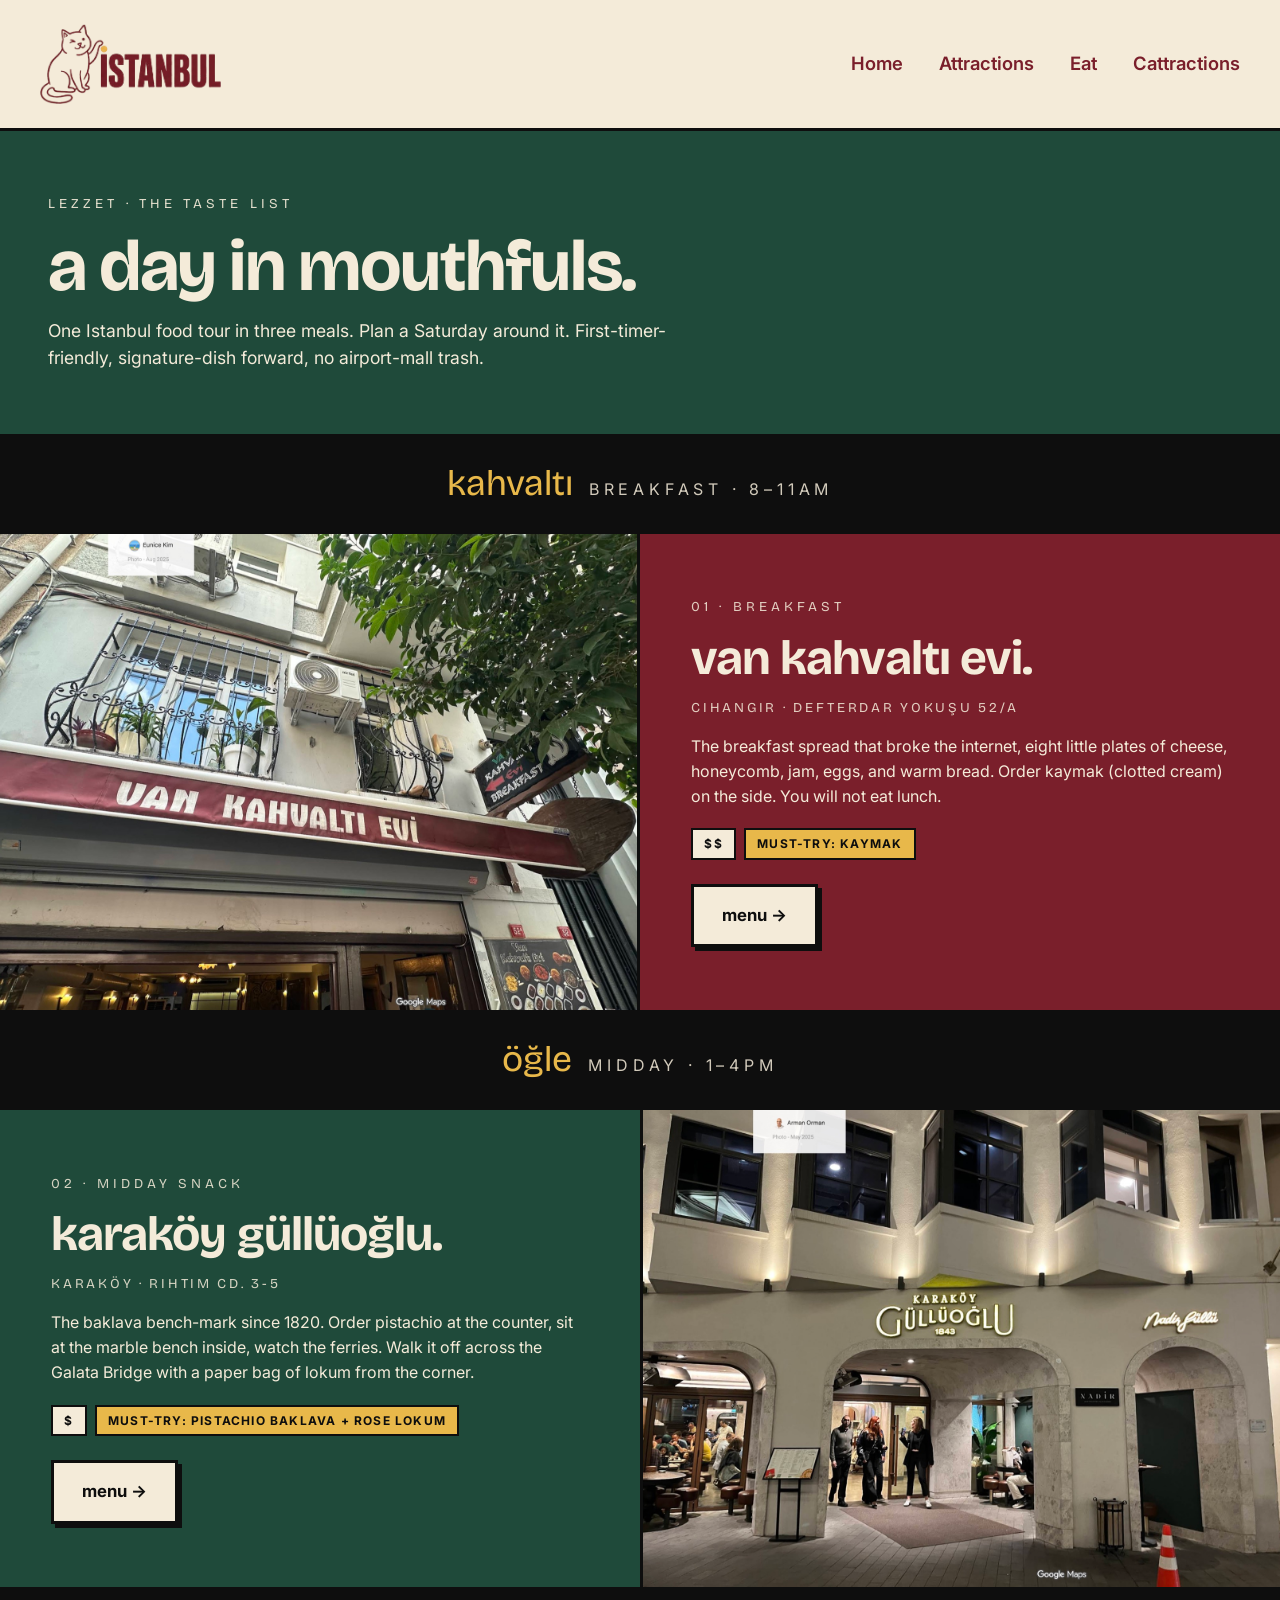
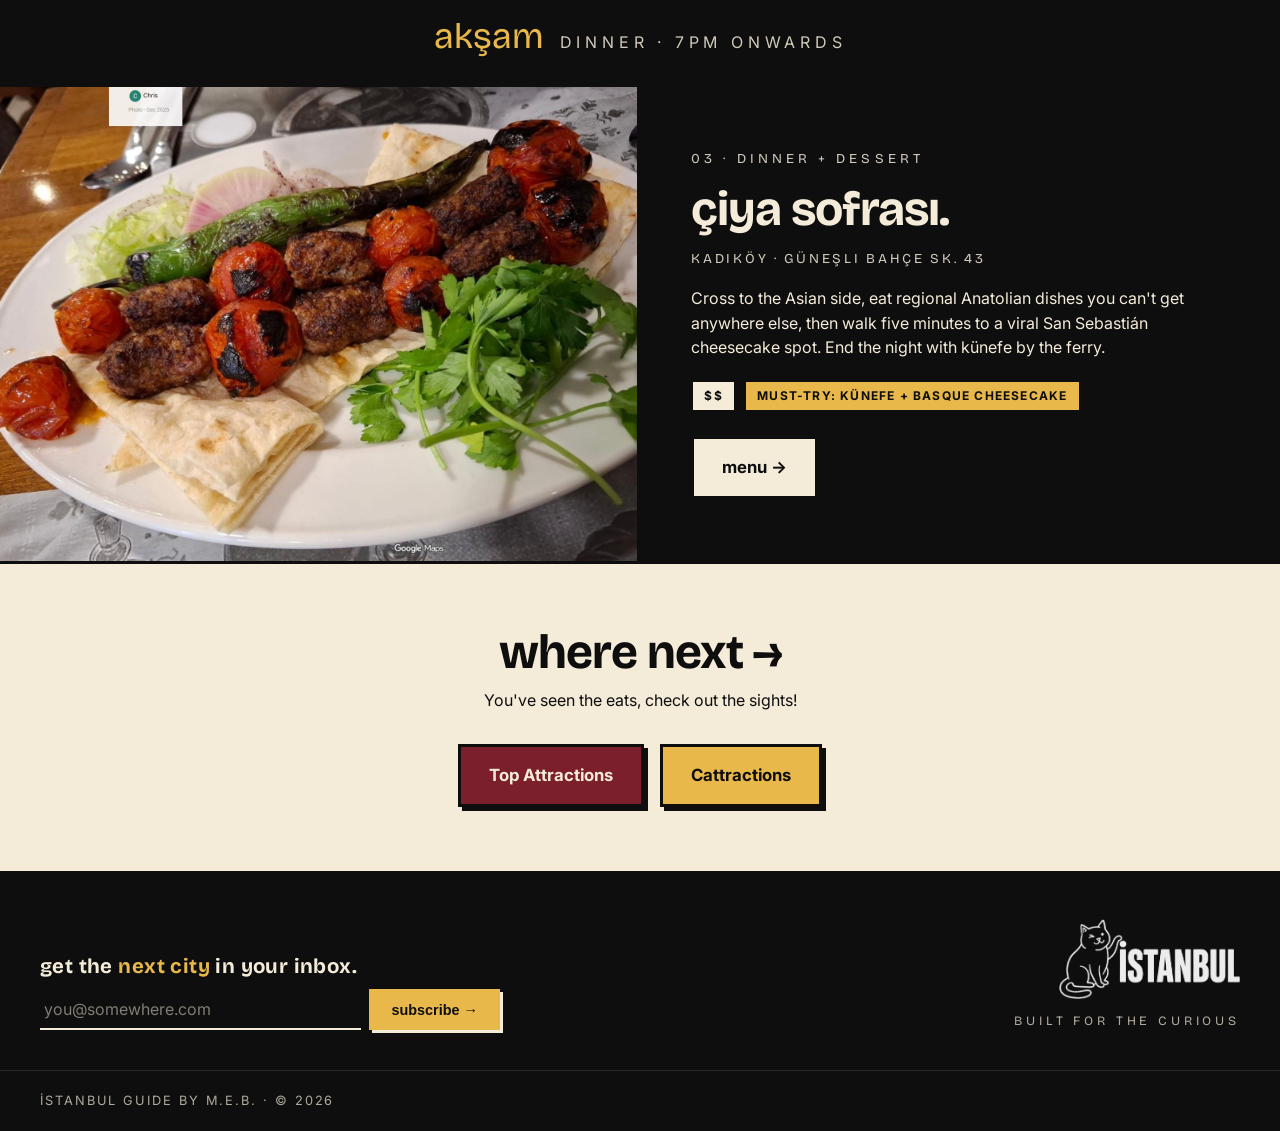
==== commit 0b4bede7: "Optimize image assets and fix mobile hero cropping Resize the oversized attraction and hero photos t" ====
--- a/eat.html
+++ b/eat.html
@@ -57,7 +57,7 @@
       <span class="en">breakfast · 8–11am</span>
     </div>
     <section class="meal-feature eu">
-      <img class="meal-img" src="assets/restaurants/van_kahvaltievi.png" alt="The bordeaux awning of Van Kahvaltı Evi storefront in Cihangir, Istanbul.">
+      <img class="meal-img" src="assets/restaurants/van_kahvaltievi.jpg" alt="The bordeaux awning of Van Kahvaltı Evi storefront in Cihangir, Istanbul.">
       <div class="meal-text">
         <span class="num">01 · breakfast</span>
         <h2>van kahvaltı evi.</h2>
@@ -77,7 +77,7 @@
       <span class="en">midday · 1–4pm</span>
     </div>
     <section class="meal-feature as flip">
-      <img class="meal-img" src="assets/restaurants/gulluoglu.png" alt="The Karaköy Güllüoğlu storefront, with the 1843 founding date over its arched entrance.">
+      <img class="meal-img" src="assets/restaurants/gulluoglu.jpg" alt="The Karaköy Güllüoğlu storefront, with the 1843 founding date over its arched entrance.">
       <div class="meal-text">
         <span class="num">02 · midday snack</span>
         <h2>karaköy güllüoğlu.</h2>
@@ -97,7 +97,7 @@
       <span class="en">dinner · 7pm onwards</span>
     </div>
     <section class="meal-feature ink">
-      <img class="meal-img" src="assets/restaurants/ciya.png" alt="A platter of Çiya Sofrası kebabs with charred cherry tomatoes, parsley, and lavash.">
+      <img class="meal-img" src="assets/restaurants/ciya.jpg" alt="A platter of Çiya Sofrası kebabs with charred cherry tomatoes, parsley, and lavash.">
       <div class="meal-text">
         <span class="num">03 · dinner + dessert</span>
         <h2>çiya sofrası.</h2>
--- a/styles.css
+++ b/styles.css
@@ -891,8 +891,11 @@
   .nav ul li:not(:last-child) { border-bottom: 1px solid rgba(14, 14, 14, 0.15); }
   .nav ul a { display: block; padding: 0.95rem 1.25rem; }
 
-  /* Hero: stack the two sides, drop the center line. */
-  .hero { flex-direction: column; min-height: auto; }
+  /* Hero: stack the two sides, drop the center line. Also release
+     the desktop max-height/overflow cap: stacked, the two sides are
+     taller than the viewport, so the 100vh cap was clipping the
+     bottom of the "two continents" side. */
+  .hero { flex-direction: column; min-height: auto; max-height: none; overflow: visible; }
   .hero::before { display: none; }
   .side { padding: 3rem 1.5rem 0; }
   .side--flip { padding: 0 1.5rem 3rem; }
